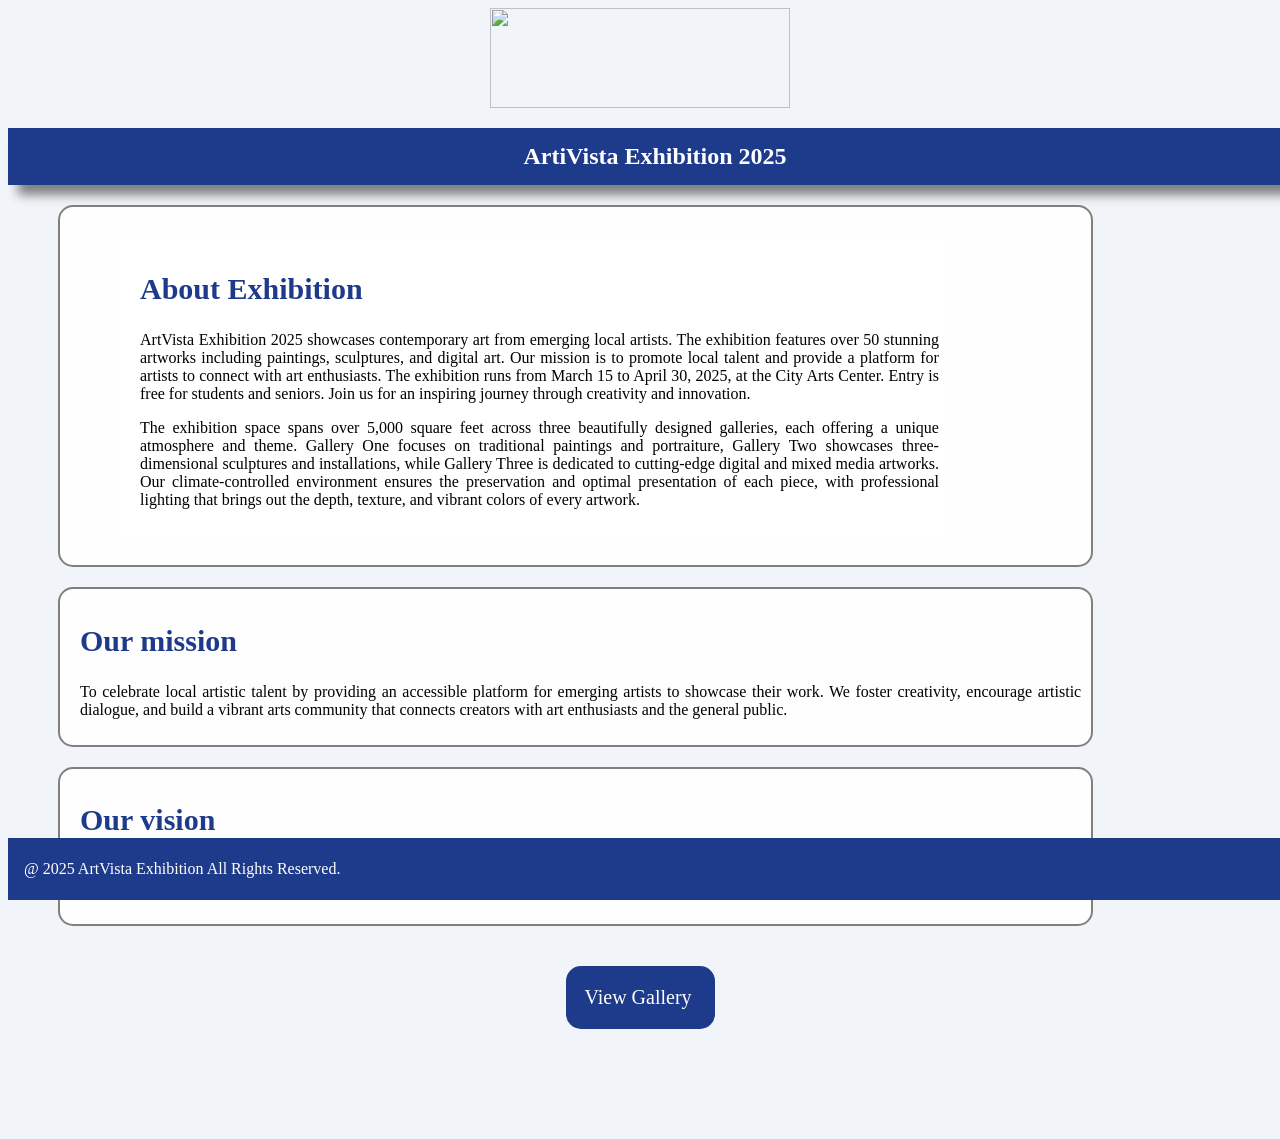
==== index.html @ 7677b7e8 "html  project" ====
<html>
<head>
<link rel="stylesheet" href="style.css">
</head>
<body>
	<center><img src="logo.svg" height="100" width="300"></img></center>

	
<h1><b>ArtiVista Exhibition 2025</h1></b>
<div class="s1">
	<div class="first 01">
	<h2>About Exhibition</h2>
	<p>ArtVista Exhibition 2025 showcases contemporary art from emerging local artists. The exhibition features over 50 stunning artworks including paintings, sculptures, and digital art. Our mission is to promote local talent and provide a platform for artists to connect with art enthusiasts. The exhibition runs from March 15 to April 30, 2025, at the City Arts Center. Entry is free for students and seniors. Join us for an inspiring journey through creativity and innovation. </p>
	<p>The exhibition space spans over 5,000 square feet across three beautifully designed galleries, each offering a unique atmosphere and theme. Gallery One focuses on traditional paintings and portraiture, Gallery Two showcases three-dimensional sculptures and installations, while Gallery Three is dedicated to cutting-edge digital and mixed media artworks. Our climate-controlled environment ensures the preservation and optimal presentation of each piece, with professional lighting that brings out the depth, texture, and vibrant colors of every artwork.   


	</p></div></div>
<div class="s2">
	<h2>Our mission</h2>
	<p>To celebrate local artistic talent by providing an accessible platform for emerging artists to showcase their work. We foster creativity, encourage artistic dialogue, and build a vibrant arts community that connects creators with art enthusiasts and the general public.  </p></div>
<div class="s3">
	<h2>Our vision</h2>
	<p>To become the Northern Province's premier destination for contemporary art, recognized as a catalyst for cultural enrichment and artistic innovation. We aim to establish ArtVista as an annual tradition that celebrates artistic diversity and contributes to Sri Lanka's creative economy. </p></div>

 <div class="button" ><a href="Gallery.html"> View Gallery</a></div>

 <footer>
 	<p>@ 2025 ArtVista Exhibition All Rights Reserved.</p>
 </footer>




















</body>
</html>
---- style.css ----
body{background-color:#F1F5F9;
	 /*font-family:Bahnschrift Light; }*/
h2{color:#1E3A8A ;font-size: 30px;margin-left: 10px;
}
div
{ 
	background-color:rgba(255,255,255,0.9);
	
	padding:10px;
	width:80%;
	margin:20px 20px 20px 50px;
	}

h1{background-color:#1E3A8A;
	color:white;
	text-align:center;
	margin-top:20px;
	width:100%;
	font-family:Consolas;
	font-size:24px;
	padding:15px;
	box-shadow: 10px 10px 10px grey;}	
p{
	text-align:justify;
	margin-left:10px;
}
.button
{
    background-color:#1E3A8A;
    border:none;
	padding:20px 10px 20px 19px;
	margin:40px auto;
	border-radius:15px;
	width:120px;
}	

a
{
	text-decoration:none;
	color:white;
	font-size:20px;
}

a:hover
{
	color:#162F6A;
}

footer
{
	background-color:#1E3A8A;
	color:white;
	text-align:center;
	width:100%;
	font-size:16px;
	padding:6px;
	position:sticky;
	bottom:0px;
}
.s1{border:2px solid gray;border-radius:15px;text-align:left;}
.s2{border:2px solid gray;border-radius:15px;}
.s3{border:2px solid gray;border-radius:15px;}
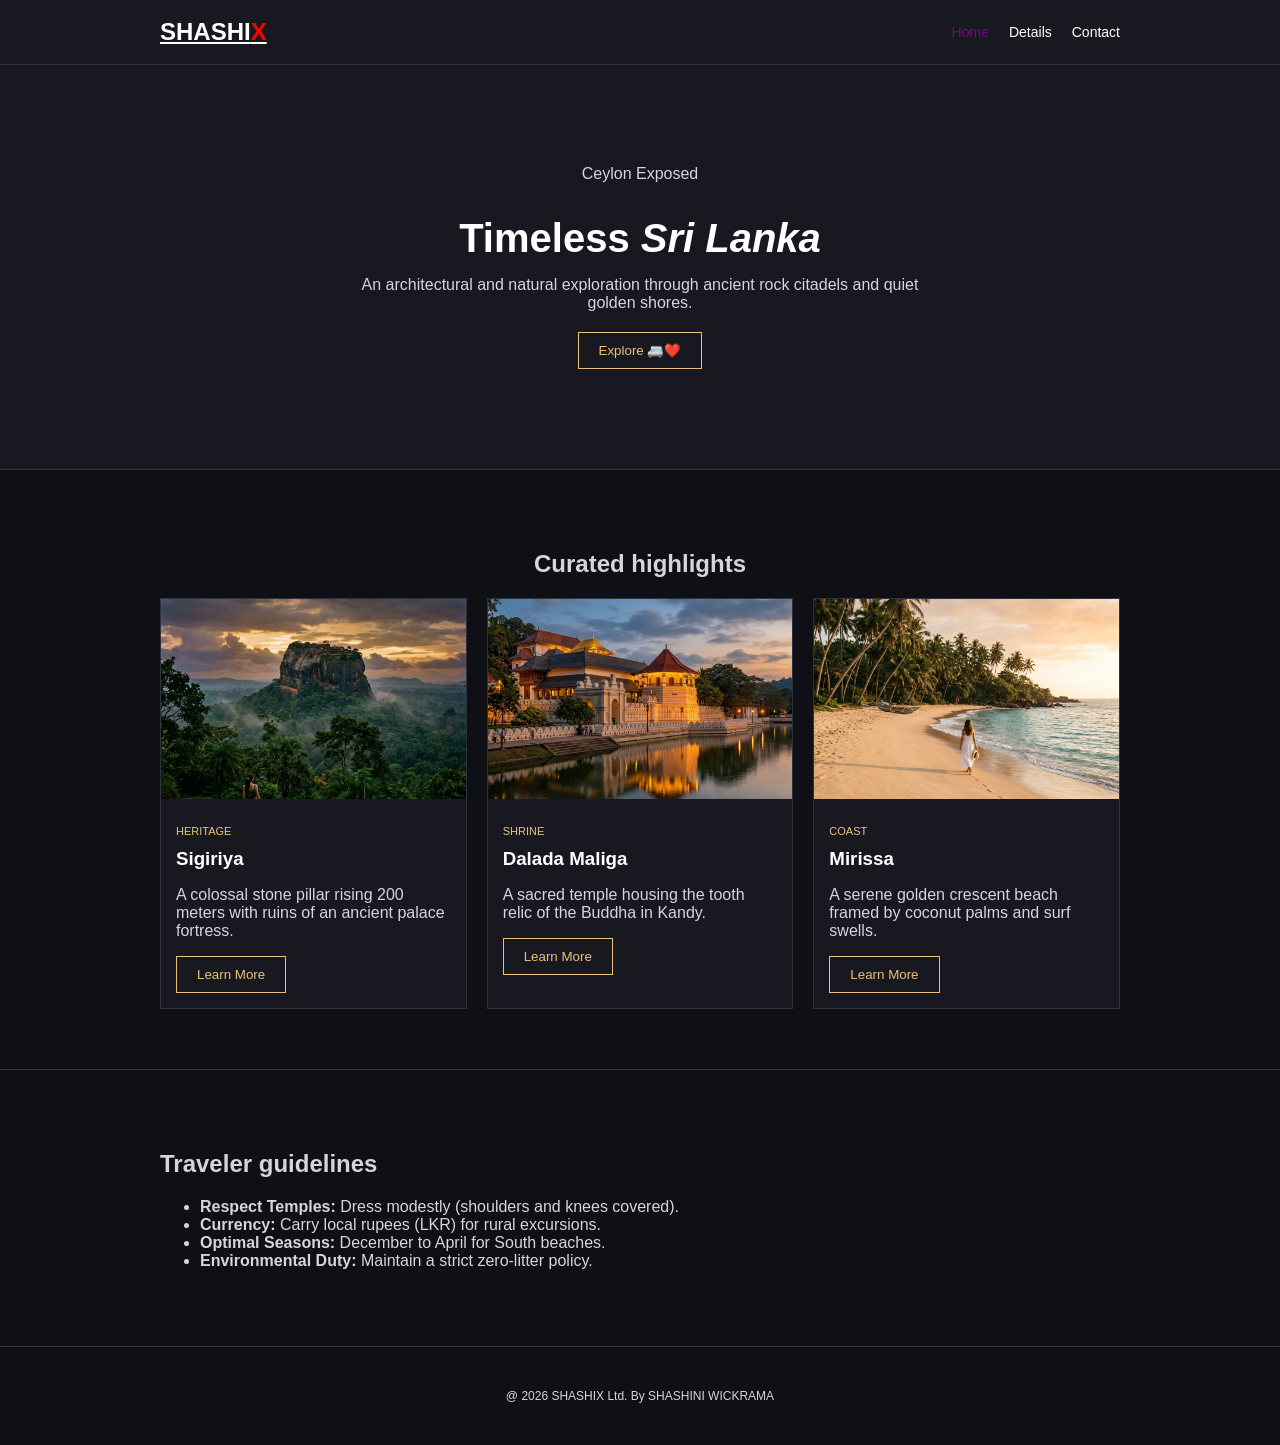
==== commit 6492b357: "update website design" ====
--- a/index.html
+++ b/index.html
@@ -1,51 +1,88 @@
+<!DOCTYPE html>
 <html>
 <head>
-<link rel="stylesheet" href="style.css">
+  
+  <link rel="stylesheet" href="styles.css">
 </head>
 <body>
-	<center><img src="logo.svg" height="100" width="300"></img></center>
 
-	
-<h1><b>ArtiVista Exhibition 2025</h1></b>
-<div class="s1">
-	<div class="first 01">
-	<h2>About Exhibition</h2>
-	<p>ArtVista Exhibition 2025 showcases contemporary art from emerging local artists. The exhibition features over 50 stunning artworks including paintings, sculptures, and digital art. Our mission is to promote local talent and provide a platform for artists to connect with art enthusiasts. The exhibition runs from March 15 to April 30, 2025, at the City Arts Center. Entry is free for students and seniors. Join us for an inspiring journey through creativity and innovation. </p>
-	<p>The exhibition space spans over 5,000 square feet across three beautifully designed galleries, each offering a unique atmosphere and theme. Gallery One focuses on traditional paintings and portraiture, Gallery Two showcases three-dimensional sculptures and installations, while Gallery Three is dedicated to cutting-edge digital and mixed media artworks. Our climate-controlled environment ensures the preservation and optimal presentation of each piece, with professional lighting that brings out the depth, texture, and vibrant colors of every artwork.   
+  <header>
+    <div class="container nav-container">
+      <a href="index.html" class="logo">SHASHI<span>X</span></a>
+      <nav>
+        <ul>
+          <li><a href="index.html" class="active">Home</a></li>
+          <li><a href="details.html">Details</a></li>
+          <li><a href="contact.html">Contact</a></li>
+        </ul>
+      </nav>
+    </div>
+  </header>
 
+  <section class="hero">
+    <div class="container">
+      <span class="hero-contaniner">Ceylon Exposed</span>
+      <h1>Timeless <i>Sri Lanka</i></h1>
+      <p>An architectural and natural exploration through ancient rock citadels and quiet golden shores.</p>
+      <button class="btn accent" onclick="location.href='details.html'">Explore 🚐❤️</button>
+    </div>
+  </section>
 
-	</p></div></div>
-<div class="s2">
-	<h2>Our mission</h2>
-	<p>To celebrate local artistic talent by providing an accessible platform for emerging artists to showcase their work. We foster creativity, encourage artistic dialogue, and build a vibrant arts community that connects creators with art enthusiasts and the general public.  </p></div>
-<div class="s3">
-	<h2>Our vision</h2>
-	<p>To become the Northern Province's premier destination for contemporary art, recognized as a catalyst for cultural enrichment and artistic innovation. We aim to establish ArtVista as an annual tradition that celebrates artistic diversity and contributes to Sri Lanka's creative economy. </p></div>
+  <section class="section">
+    <div class="container">
+      <h2 style="text-align: center;">Curated highlights</h2>
+      <div class="main">
+        <div class="card">
+          <img src="assets/sigiriya.png" alt="Sigiriya">
+          <div class="card-content">
+            <p class="head">Heritage</p>
+            <h3>Sigiriya</h3>
+            <p>A colossal stone pillar rising 200 meters with ruins of an ancient palace fortress.</p>
+            <button class="btn" onclick="location.href='details.html'">Learn More</button>
+          </div>
+        </div>
 
- <div class="button" ><a href="Gallery.html"> View Gallery</a></div>
+        <div class="card">
+          <img src="assets/dalada.png" alt="Dalada Maliga">
+          <div class="card-content">
+            <p class="head">Shrine</p>
+            <h3>Dalada Maliga</h3>
+            <p>A sacred temple housing the tooth relic of the Buddha in Kandy.</p>
+            <button class="btn" onclick="location.href='details.html'">Learn More</button>
+          </div>
+        </div>
 
- <footer>
- 	<p>@ 2025 ArtVista Exhibition All Rights Reserved.</p>
- </footer>
+        <div class="card">
+          <img src="assets/mirissa.png" alt="Mirissa">
+          <div class="card-content">
+            <p class="head">Coast</p>
+            <h3>Mirissa</h3>
+            <p>A serene golden crescent beach framed by coconut palms and surf swells.</p>
+            <button class="btn" onclick="location.href='details.html'">Learn More</button>
+          </div>
+        </div>
+      </div>
+    </div>
+  </section>
 
+  <section class="section">
+    <div class="container">
+      <h2>Traveler guidelines</h2>
+      <ul>
+        <li><strong>Respect Temples:</strong> Dress modestly (shoulders and knees covered).</li>
+        <li><strong>Currency:</strong> Carry local rupees (LKR) for rural excursions.</li>
+        <li><strong>Optimal Seasons:</strong> December to April for South beaches.</li>
+        <li><strong>Environmental Duty:</strong> Maintain a strict zero-litter policy.</li>
+      </ul>
+    </div>
+  </section>
 
+  <footer>
+    <!--<div class="container">-->
+      <p>@ 2026 SHASHIX Ltd. By SHASHINI WICKRAMA</p>
+    </div>
+  </footer>
 
-
-
-
-
-
-
-
-
-
-
-
-
-
-
-
-
-
+  <script src="app.js"></script>
 </body>
-</html>+</html>
--- a/styles.css
+++ b/styles.css
@@ -0,0 +1,231 @@
+* {
+  box-sizing: border-box;
+}
+
+body {
+  background-color: #0f1015;
+  color: #d5d6dc;
+  font-family: sans-serif;
+  margin: 0;
+  padding: 0;
+}
+
+.container {
+  max-width: 1000px;
+  margin: 0 auto;
+  padding: 20px;
+}
+
+header {
+  background-color: #181920;
+  border-bottom: 1px solid #2f313e;
+}
+
+header .container {
+  display: flex;
+  justify-content: space-between;
+  align-items: center;
+  height: 64px;
+}
+
+.logo {
+  font-size: 24px;
+  font-weight: bold;
+  color: #ffffff;
+}
+
+.logo span {
+  color: red;
+}
+
+nav ul {
+  display: flex;
+  list-style: none;
+  gap: 20px;
+}
+
+nav a {
+  color: #ffffff;
+  text-decoration: none;
+  font-size: 14px;
+}
+
+nav a:hover, nav a.active {
+  color: purple;
+}
+
+.hero {
+  background-color: #181920;
+  padding: 80px 20px;
+  text-align: center;
+  border-bottom: 1px solid #2f313e;
+}
+
+.hero h1 {
+  font-size: 40px;
+  color: #ffffff;
+  margin-bottom: 15px;
+}
+
+.hero p {
+  max-width: 600px;
+  margin: 0 auto 20px auto;
+}
+
+.btn {
+  display: inline-block;
+  padding: 10px 20px;
+  background-color: transparent;
+  color: #ecc078;
+  border: 1px solid #ecc078;
+  cursor: pointer;
+  transition: background-color 0.5s ease, transform 0.5s ease;
+}
+
+.btn:hover {
+  background-color: #ecc078;
+  color: #0f1015;
+  transform: translateY(-4);
+}
+
+.main {
+  display: flex;
+  flex-wrap: wrap;
+  gap: 20px;
+  margin-top: 20px;
+}
+
+.card {
+  background-color: #181920;
+  border: 1px solid #2f313e;
+  flex: 1 1 300px;
+  display: flex;
+  flex-direction: column;
+  transition: border-color 0.2s ease, transform 0.2s ease;
+}
+
+.card:hover {
+  border-color: #ecc078;
+  transform: translateY(-4px);
+}
+
+.card img {
+  width: 100%;
+  height: 200px;
+  object-fit: cover;
+}
+
+.card-content {
+  padding: 15px;
+}
+
+.head {
+  color: #ecc078;
+  font-size: 11px;
+  text-transform: uppercase;
+}
+
+.card-content h3 {
+  color: #ffffff;
+  margin: 10px 0;
+}
+
+.section {
+  padding: 40px 0;
+  border-bottom: 1px solid #2f313e;
+}
+
+table {
+  width: 100%;
+  border-collapse: collapse;
+  margin-top: 20px;
+}
+
+th, td {
+  padding: 12px 15px;
+  border-bottom: 1px solid #2f313e;
+  text-align: left;
+}
+
+th {
+  background-color: #181920;
+  color: #ffffff;
+  font-size: 12px;
+  text-transform: uppercase;
+}
+
+tr:hover {
+  background-color: purple;
+}
+
+.box {
+  background-color: #181920;
+  border: 1px solid #2f313e;
+  padding: 20px;
+  margin-top: 20px;
+}
+
+label {
+  display: block;
+  margin-bottom: 5px;
+  color: #ffffff;
+  font-size: 12px;
+}
+
+input, select, textarea {
+  width: 100%;
+  padding: 10px;
+  background-color: #0f1015;
+  color: #ffffff;
+  border: 1px solid #2f313e;
+  margin-bottom: 15px;
+  font-family: sans-serif;
+}
+
+.detail-img {
+  width: 100%;
+  height: 300px;
+  object-fit: cover;
+  margin-bottom: 15px;
+}
+
+.detail-header {
+  display: flex;
+  justify-content: space-between;
+  border-bottom: 1px solid #2f313e;
+  padding-bottom: 10px;
+  margin-bottom: 15px;
+}
+
+.hidden {
+  display: none;
+}
+
+dialog {
+  background-color: #181920;
+  border: 1px solid #ecc078;
+  padding: 30px;
+  color: #ffffff;
+  text-align: center;
+}
+
+footer {
+  padding: 30px 0;
+  text-align: center;
+  font-size: 12px;
+}
+
+@keyframes fadeIn {
+  from {
+    opacity: 0;
+    transform: translateY(10px);
+  }
+  to {
+    opacity: 1;
+    transform: translateY(0);
+  }
+}
+
+.hero, .section, .box, dialog[open] {
+  animation: fadeIn 0.5s ease-out;
+}
